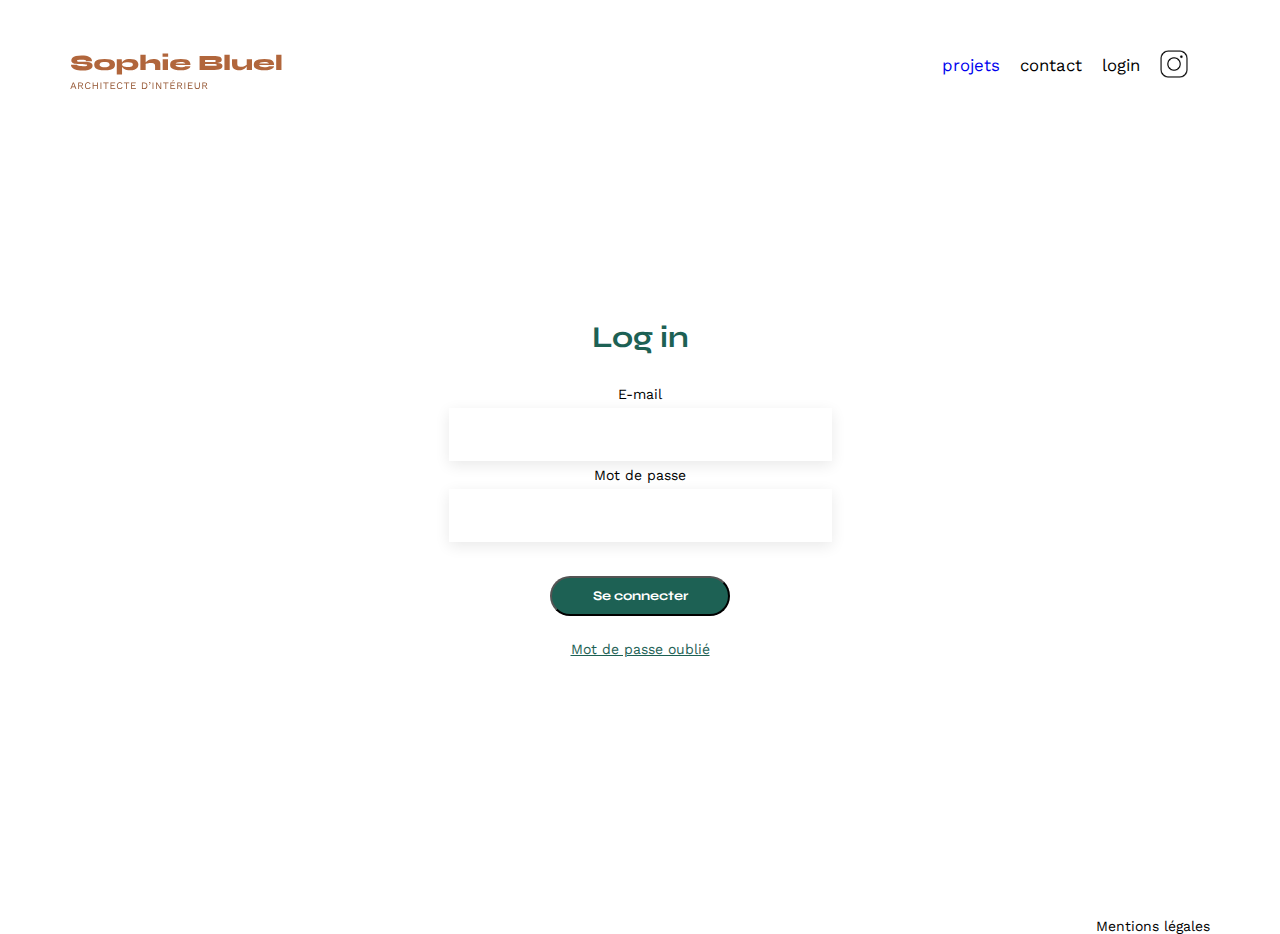
==== FrontEnd/login.html @ 85722fc7 "ajout de la page de login" ====
<!DOCTYPE html>
<html lang="en">
<head>
    <meta charset="UTF-8">
    <meta name="viewport" content="width=device-width, initial-scale=1.0">
    <title>Sophie Bluel - Architecte d'intérieur Login</title>
    <link rel="preconnect" href="https://fonts.googleapis.com">
	<link rel="preconnect" href="https://fonts.gstatic.com" crossorigin>
	<link href="https://fonts.googleapis.com/css2?family=Syne:wght@700;800&family=Work+Sans&display=swap" rel="stylesheet">
	<meta name="description" content="">
	<link rel="stylesheet" href="./assets/style.css">
</head>
<body>
    <header>
        <figure class="logo-sb">
            <img src="./assets/icons/Logo.svg" alt="logo sophie-bluel">
        </figure> 
        <nav>
            <ul>
                <li><a href="index.html" src="">projets</a></li>
                <li><a src="">contact</a></li>
                <li><a src="login.html">login</a></li>
                <li><img class="ig-logo" src="./assets/icons/instagram.png" alt="Instagram"></li>
            </ul>
        </nav>
    </header>
    <main>
        <div class="formlogin">
            <h2 class="title-form">Log in</h2> 
            <form class="logInput">
                <label for="Email">E-mail</label>
                    <input class="logchamp" type="email" id="email" name="email">
                <label for="userPassword">Mot de passe</label>
                    <input class="logchamp" id="userPassword" type="password" />
                <input type="submit" value="Se connecter">
                <a class="mdpoublie" href="">Mot de passe oublié</a>
            </form>
        </div>
    </main>
    <footer>
        <p href="" class="Mentionslegal">Mentions légales</p>
    </footer>
</body>
</html>
---- FrontEnd/assets/style.css ----
/* http://meyerweb.com/eric/tools/css/reset/
   v2.0 | 20110126
   License: none (public domain)
*/

html, body, div, span, applet, object, iframe,
h1, h2, h3, h4, h5, h6, p, blockquote, pre,
a, abbr, acronym, address, big, cite, code,
del, dfn, em, img, ins, kbd, q, s, samp,
small, strike, strong, sub, sup, tt, var,
b, u, i, center,
dl, dt, dd, ol, ul, li,
fieldset, form, label, legend,
table, caption, tbody, tfoot, thead, tr, th, td,
article, aside, canvas, details, embed,
figure, figcaption, footer, header, hgroup,
menu, nav, output, ruby, section, summary,
time, mark, audio, video {
	margin: 0;
	padding: 0;
	border: 0;
	font-size: 100%;
	font: inherit;
	vertical-align: baseline;
}
/* HTML5 display-role reset for older browsers */
article, aside, details, figcaption, figure,
footer, header, hgroup, menu, nav, section {
	display: block;
}
body {
	line-height: 1;
}
ol, ul {
	list-style: none;
}
blockquote, q {
	quotes: none;
}
blockquote:before, blockquote:after,
q:before, q:after {
	content: '';
	content: none;
}
table {
	border-collapse: collapse;
	border-spacing: 0;
}
/** end reset css**/
body {
	max-width: 1140px;
	margin:auto;
	font-family: 'Work Sans' ;
	font-size: 14px;
}
header {
	display: flex;
	justify-content: space-between;
	margin: 50px 0
}
section {
	margin: 50px 0
}

h1{
	display: flex;
	flex-direction: column;
	font-family: 'Syne';
	font-size: 22px;
	font-weight: 800;
	color: #B1663C
}

a {
	text-decoration: none;
}

h1 > span {
	font-family: 'Work Sans';
	font-size:10px;
	letter-spacing: 0.1em;
;
}

h2{
	font-family: 'Syne';
	font-weight: 700;
	font-size: 30px;
	color: #1D6154
}
nav ul {
	display: flex;
	align-items: center;
	list-style-type: none;

}
nav li {
	padding: 0 10px;
	font-size: 1.2em;
}

.ig-logo {
	width: 70%;
}

li:hover {
	color: #B1663C;
}
#introduction {
	display: flex;
	align-items: center;
}
#introduction figure {
	flex: 1
}
#introduction img {
	display: block;
	margin: auto;
	width: 80%;
}

#introduction article {
	flex: 1
}
#introduction h2 {
	margin-bottom: 1em;
}

#introduction p {
	margin-bottom: 0.5em;
}
#portfolio h2 {
	text-align: center;
	margin-bottom: 1em;
}

.filters{
	
	display: flex;
	justify-content: center;
	gap: 12px;
	margin: 50px;
}

.filters button{

	background-color:white;
	color:#1D6154;
	padding: 8px 19px;
	border-radius: 60px;
	border-color:#1D6154;
	border-width: 1px;
	font-size: 16px;
	font-family: 'Syne';
	font-weight: bold;
	cursor: pointer;
}

.filters button:hover{

	background-color: #1D6154;
	color: white;
	transition-duration: 0.6s;
}

.gallery{

	width: 100%;
	display: grid;
	grid-template-columns: 1fr 1fr 1fr;
	grid-column-gap: 20px;
	grid-row-gap: 20px;
}

.gallery img {
	width: 100%;

}

.removeImg{
	width: 0px;

}

.displayImg{

	width: 100%;
}

#contact {
	width: 50%;
margin: auto;
}
#contact > * {
	text-align: center;

}
#contact h2{
	margin-bottom: 20px;
}
#contact form {
	text-align: left;
	margin-top:30px;
	display: flex;
	flex-direction: column;
}

#contact input {
	height: 50px;
	font-size: 1.2em;
	border: none;
	box-shadow: 0px 4px 14px rgba(0, 0, 0, 0.09);
}
#contact label {
	margin: 2em 0 1em 0;
}
#contact textarea {
	border: none;
	box-shadow: 0px 4px 14px rgba(0, 0, 0, 0.09);
}
.formlogin {
	display: flex;
	flex-direction: column;
	align-items: center;
	margin: 20%;
}

.logInput {
	display: flex;
	flex-direction: column;
	align-items: center;
	margin: 35px;
}

.mdpoublie {
	text-decoration:underline;
	color:#1D6154;
}

.logchamp {
	height: 51px;
	font-size: 1.2em;
	border: none;
	box-shadow: 0px 4px 14px rgba(0, 0, 0, 0.09);
	margin: 7px;
	width: 379px;
}

input[type="submit"]{
	font-family: 'Syne';
	font-weight: 700;
	color: white;
	background-color: #1D6154;
	margin : 2em auto ;
	width: 180px;
	height: 40px;
	text-align: center;
	border-radius: 60px ;
}

footer nav ul {
	display: flex;
	justify-content: flex-end;
	margin: 2em
}

footer .Mentionslegal {
	display: flex;
	flex-direction: row-reverse;
}
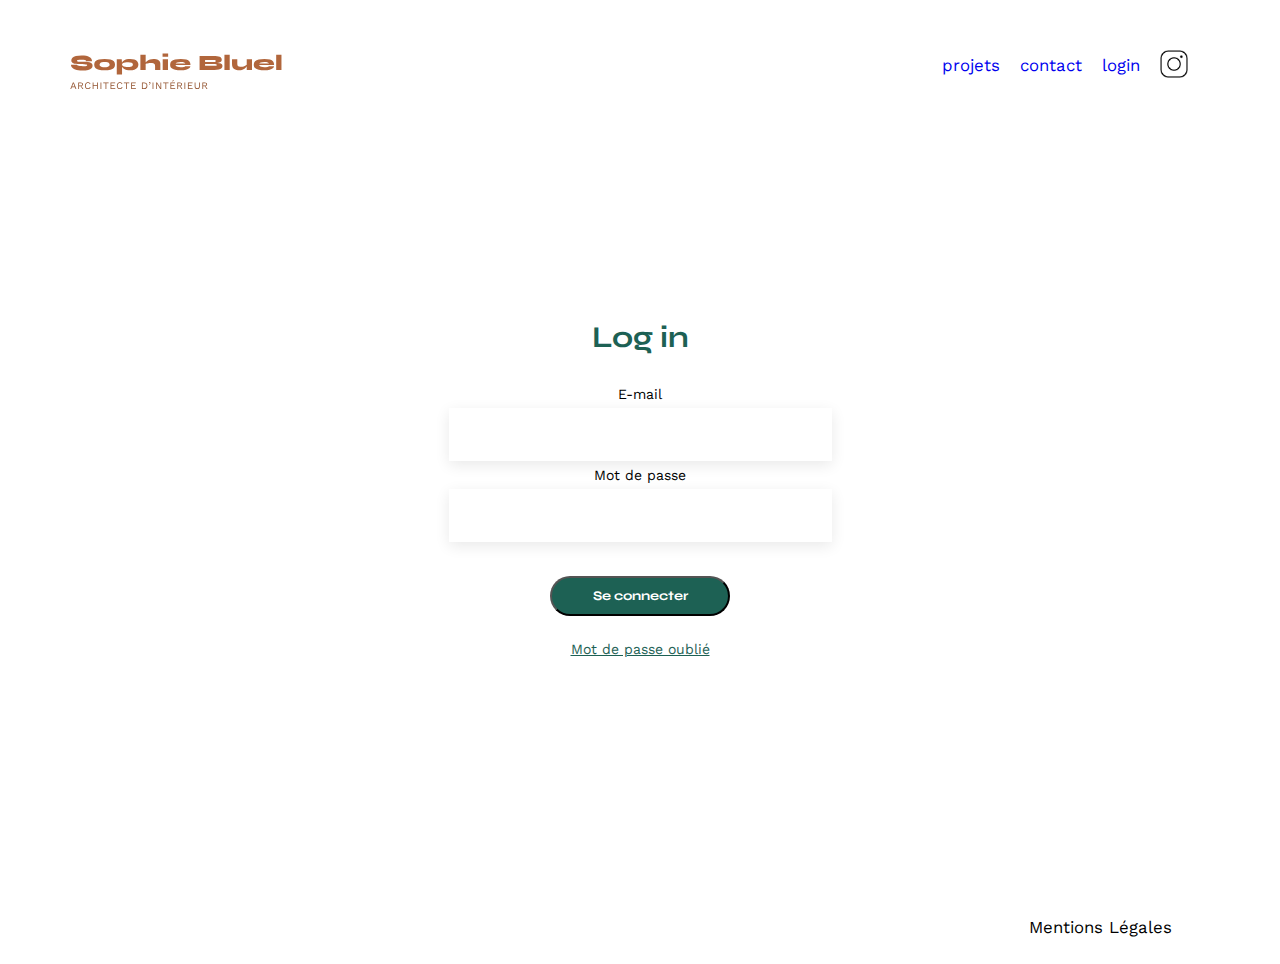
==== commit 4aa9ed1c: "mise en marche des liens des nav" ====
--- a/FrontEnd/login.html
+++ b/FrontEnd/login.html
@@ -18,8 +18,8 @@
         <nav>
             <ul>
                 <li><a href="index.html" src="">projets</a></li>
-                <li><a src="">contact</a></li>
-                <li><a src="login.html">login</a></li>
+                <li><a href="index.html">contact</a></li>
+                <li><a href="login.html">login</a></li>
                 <li><img class="ig-logo" src="./assets/icons/instagram.png" alt="Instagram"></li>
             </ul>
         </nav>
@@ -38,7 +38,11 @@
         </div>
     </main>
     <footer>
-        <p href="" class="Mentionslegal">Mentions légales</p>
+        <nav>
+            <ul>
+                <li>Mentions Légales</li>
+            </ul>
+        </nav>
     </footer>
 </body>
 </html>--- a/FrontEnd/assets/style.css
+++ b/FrontEnd/assets/style.css
@@ -160,7 +160,7 @@
 
 	background-color: #1D6154;
 	color: white;
-	transition-duration: 0.6s;
+	transition-duration: 0.7s;
 }
 
 .gallery{
@@ -256,6 +256,7 @@
 	height: 40px;
 	text-align: center;
 	border-radius: 60px ;
+	cursor: pointer;
 }
 
 footer nav ul {
@@ -263,9 +264,3 @@
 	justify-content: flex-end;
 	margin: 2em
 }
-
-footer .Mentionslegal {
-	display: flex;
-	flex-direction: row-reverse;
-}
-
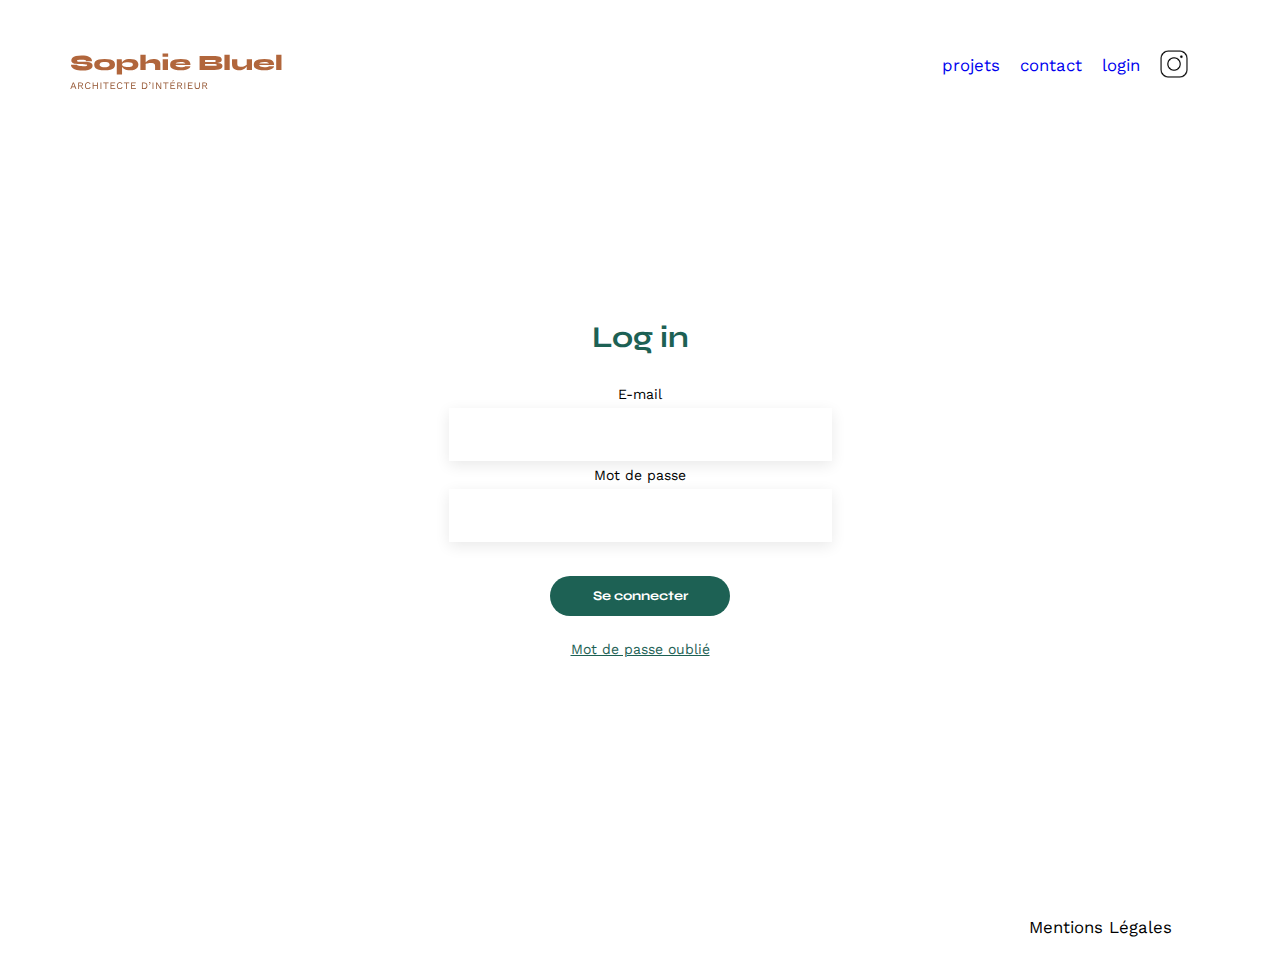
==== commit 98f5627c: "final" ====
--- a/FrontEnd/login.html
+++ b/FrontEnd/login.html
@@ -27,11 +27,11 @@
     <main>
         <div class="formlogin">
             <h2 class="title-form">Log in</h2> 
-            <form class="logInput">
+            <form id="loginForm" class="logInput">
                 <label for="Email">E-mail</label>
-                    <input class="logchamp" type="email" id="email" name="email">
+                <input class="logchamp" type="email" id="email" name="email" required>
                 <label for="userPassword">Mot de passe</label>
-                    <input class="logchamp" id="userPassword" type="password" />
+                <input class="logchamp" id="userPassword" type="password" required>
                 <input type="submit" value="Se connecter">
                 <a class="mdpoublie" href="">Mot de passe oublié</a>
             </form>
@@ -44,5 +44,6 @@
             </ul>
         </nav>
     </footer>
+    <script src="assets/js/login.js"></script>
 </body>
 </html>--- a/FrontEnd/assets/style.css
+++ b/FrontEnd/assets/style.css
@@ -53,6 +53,331 @@
 	font-family: 'Work Sans' ;
 	font-size: 14px;
 }
+
+input,select {
+ 
+	border: none; 
+	outline: none
+}
+
+#adminBandeau {
+	position: sticky;
+	height: 60px;
+	background-color: black;
+	width: 100%;
+	display: flex;
+	justify-content: center;
+	align-items: center;
+}
+#adminBandeau img {
+	width: 20px;
+	margin-right:10px;
+}
+
+#adminBandeau span {
+	color: white;
+}
+#adminModif{
+	display: flex;
+	justify-content: center;
+	align-items: center;
+}
+
+#adminModif img{
+	width: 15px;
+	margin-right: 6px;
+}
+
+
+#adminModif span{
+	font-family: 'Work Sans' ;
+	color: black;
+	font-size: 12px;
+	cursor: pointer;
+}
+
+.modal {
+    display: none;
+    position: fixed;
+    z-index: 1;
+    left: 0;
+    top: 0;
+    width: 100%;
+    height: 100%;
+    background-color: rgba(0,0,0,0.4);
+}
+
+.modal-content {
+    background-color: #fefefe;
+    margin: 10% auto;
+    border: 1px solid #888;
+    width: 520px;
+	border-radius: 15px;
+	display: flex;
+	flex-direction: column;
+	align-items: center;
+}
+
+.modal-content .titleModal1{
+
+	font-size: 23px;
+	font-weight: bold;
+	display: flex;
+	justify-content: center;
+	padding-left: 162px;
+}
+
+.close {
+    color: #000000;
+    position: relative;
+    float: right;
+    cursor: pointer;
+    font-size: 25px;
+    font-weight: bold;
+	padding-left: 140px;
+}
+
+.modalTitle{
+
+	display: flex;
+	flex-direction: row;
+	align-items: center;
+	margin-top: 23px;
+}
+.modalImg{
+
+	display: flex;
+    flex-wrap: wrap;
+	margin: 35px 45px 0px 45px;
+	padding: 0 0 30px;
+    gap: 5px;
+	border-bottom: 1.7px solid rgb(174, 173, 173);
+}
+
+.modalImg span {
+
+	display: flex;
+    justify-content: center;
+    align-items: center;
+    background: black;
+    padding: 9px;
+    position: absolute;
+    top: 5px;
+    right: 5px;
+    border-radius: 3px;
+}
+
+.modalImg figure{
+	position: relative;
+    width: 19%;
+}
+
+.modalImg figure img:first-child {
+
+	position: relative;
+    width: 100%;
+	height: 100%;
+}
+
+.modalImg figure img:last-child {
+
+	position: absolute;
+    top: 0px;
+    right: 4px;
+	width: 9px;
+	cursor: pointer;
+}
+
+.addWork {
+
+	font-family: 'Syne';
+	font-weight: 700;
+	font-size: 15px;
+	color: white;
+	background-color: #1D6154;
+	margin : 18px ;
+	padding: 10px;
+	width: 35%;
+	height: 20%;
+	text-align: center;
+	border-radius: 60px ;
+	cursor: pointer;
+	border: none;
+}
+
+
+#myModal2{
+
+    text-align: center;
+}
+
+.modal-content2{
+
+	background-color: #fefefe;
+    margin: 10% auto;
+    border: 1px solid #888;
+    width: 520px;
+    height: 540px;
+    border-radius: 15px;
+}
+
+#btn-valider {
+	background-color: rgb(167, 167, 167);
+}
+  
+.btnValid {
+	background-color: #1d6154 !important;
+}
+
+.erreur {
+
+	margin-top: 8px;
+}
+
+.iconModal2 {
+	display: flex;
+	justify-content: space-between;
+	margin:  25px 25px 0 25px;
+  }
+
+.fa-xmark{
+	width: 11px;
+  }
+
+.fa-arrow-left{
+	width: 15px;
+  }
+
+.modale-nouvelle-photo {
+	background: rgb(232, 241, 246);
+	border-radius: 3px;
+}
+
+.modale-button{
+
+	font-family: "Syne";
+    font-size: 1rem;
+    color: white;
+    border-radius: 60px;
+    cursor: pointer;
+    margin-top: 10px;
+    padding: 10px 40px;
+    border: none;
+}
+
+.modal-container{
+
+	width: 75%;
+    margin: auto;
+    border-bottom: 1.7px solid rgb(174, 173, 173);
+}
+
+.photo-file {
+	gap: 10px;
+	position: relative;
+	overflow: hidden;
+	display: flex;
+	flex-direction: column;
+	align-items: center;
+	width: 50%;
+	margin: 0 auto;
+}
+
+.photo-file img {
+	position: absolute;
+	width: 100%;
+	height: 100%;
+	margin: 0 auto;
+	object-fit: cover;
+	object-position: center;
+	z-index: 100;
+}
+
+.fa-image {
+	color: rgb(185, 197, 204);
+	font-size: 3.2rem;
+	padding-top: 15px;
+}
+
+label[for="avatar"] {
+	color: rgb(48, 102, 133);
+	font-size: 0.9rem;
+	font-weight: 600;
+	background: rgb(185, 197, 204);
+	padding: 8px 20px;
+	border-radius: 50px;
+	cursor: pointer;
+}
+  
+.photo-size {
+	font-size: 0.7rem;
+	padding-bottom: 18px;
+}
+
+.hidden-file-input {
+    display: none;
+}
+
+.modale-nouvelle-categorie,
+.selectCategorie {
+	text-align: left;
+	display: flex;
+	flex-direction: column;
+}
+.modale-nouvelle-categorie input,
+  select {
+	height: 50px;
+	font-size: 1.2em;
+	border: none;
+	box-shadow: 0px 4px 14px rgba(0, 0, 0, 0.09);
+}
+  
+#myModal2 input[type="text"] {
+	padding-left: 10px;
+	font-size: 0.9rem;
+}
+
+.selectCategorie select {
+	appearance: none;
+	font-size: 0.9rem;
+}
+
+.modale-nouvelle-categorie label {
+	margin: 20px 0 10px 0;
+}
+
+.selectCategorie {
+	position: relative;
+	padding-bottom: 26px;
+}
+
+.selectCategorie i {
+	position: absolute;
+	right: 19px;
+	bottom: 52px;
+	font-size: 0.8rem;
+	pointer-events: none;
+}
+
+.selectCategorie select {
+    appearance: none;
+    padding: 10px;
+    font-size: 0.9rem;
+}
+
+#titreModale {
+
+	font-size: 1.5rem;
+    font-weight: 600;
+    letter-spacing: 1px;
+    margin-bottom: 25px;
+}
+
+.btnValid{
+
+	background-color: #1D6154 !important;
+}
+
 header {
 	display: flex;
 	justify-content: space-between;
@@ -132,6 +457,11 @@
 #portfolio h2 {
 	text-align: center;
 	margin-bottom: 1em;
+	display: flex;
+	flex-direction: row-reverse;
+	justify-content: center;
+	align-items: baseline;
+	gap: 15px;
 }
 
 .filters{
@@ -163,6 +493,46 @@
 	transition-duration: 0.7s;
 }
 
+.filters button.active{
+
+	background-color: #1D6154;
+	color: white;
+}
+
+@keyframes amjed {
+
+	0% {
+		transform: translateY(0px);
+	}
+
+	50% {
+		transform: translateY(-10px);
+	}
+
+	100% {
+		transform: translateY(0px);
+	}
+}
+
+@keyframes anim {
+	0% {
+		opacity: 1;
+	}
+
+	100% {
+		opacity: 0;
+		display: none;
+	}
+}
+
+.active-transition{
+	animation: amjed 0.3s ease-in-out forwards;
+}
+
+figure.display-transition {
+	animation: anim 0.2s ease-in-out forwards;
+}
+
 .gallery{
 
 	width: 100%;
@@ -174,6 +544,8 @@
 
 .gallery img {
 	width: 100%;
+	object-fit: cover;
+	height: 560px;
 
 }
 
